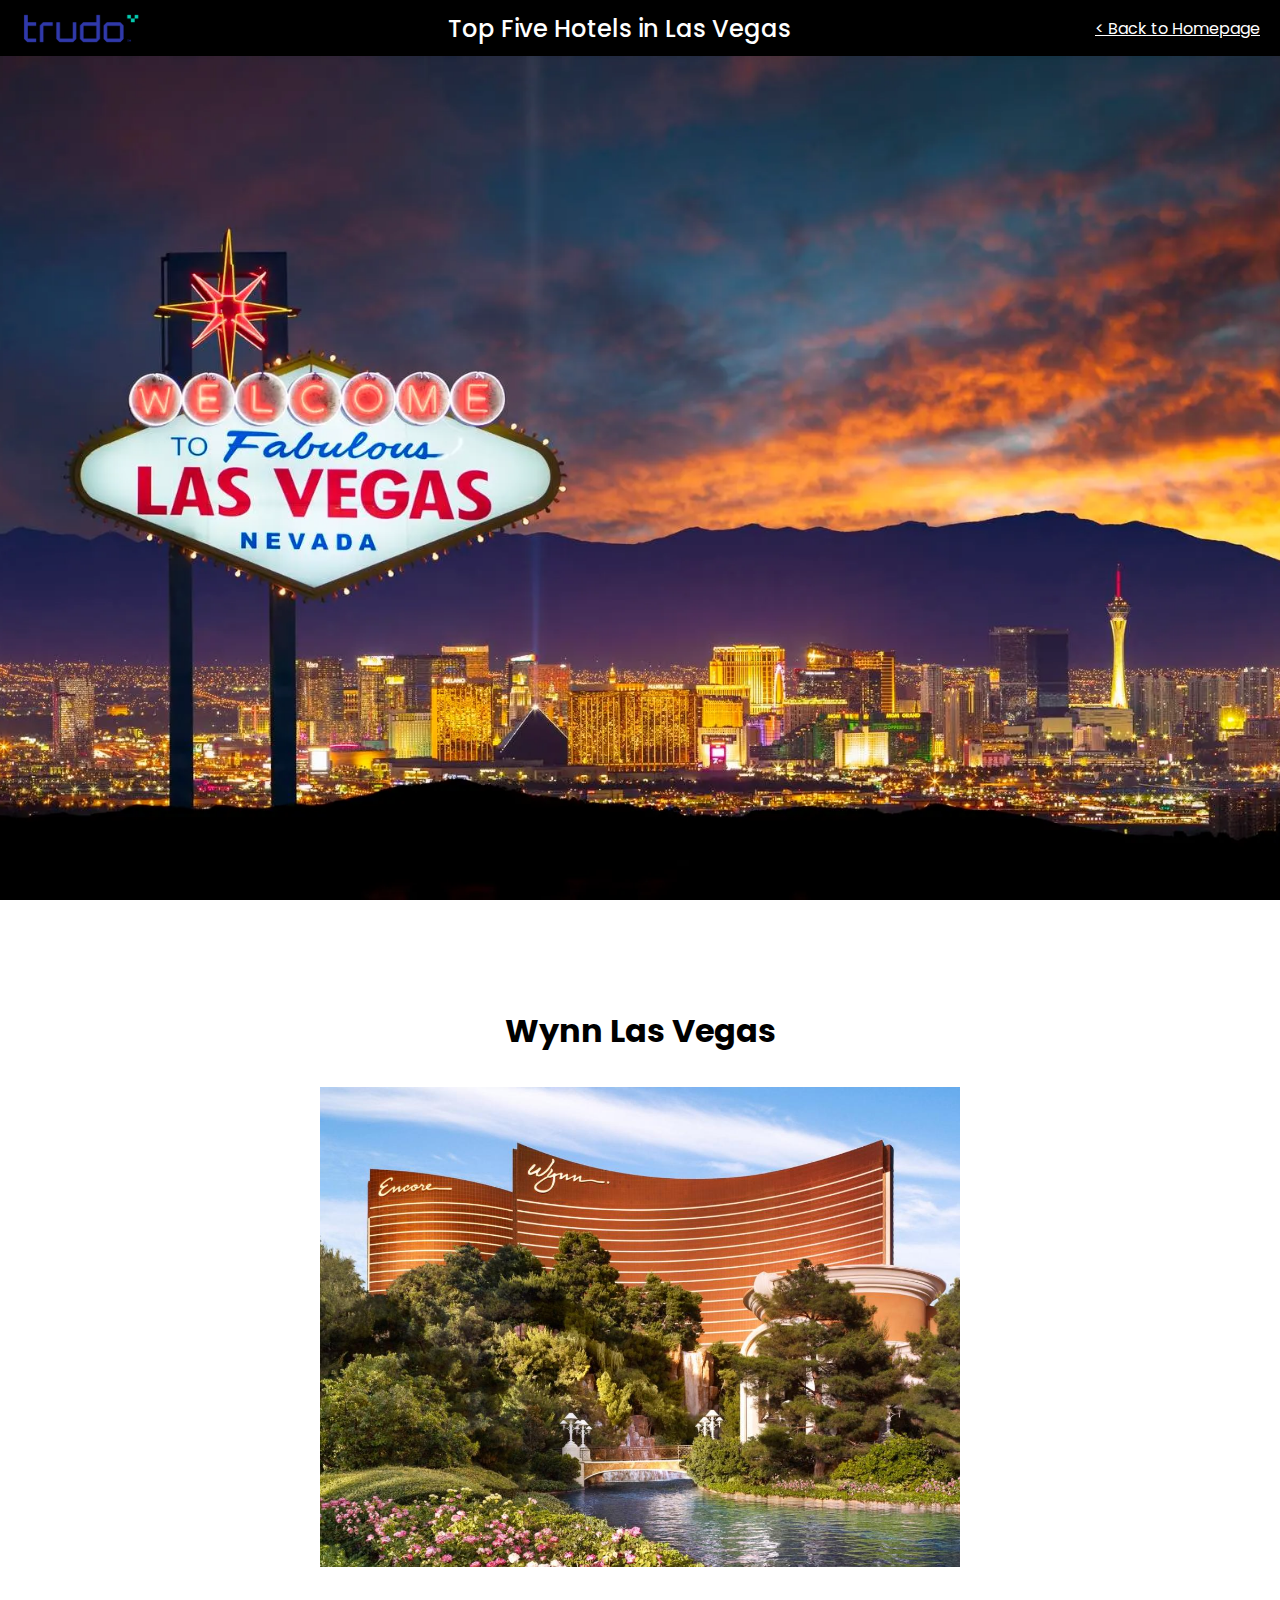
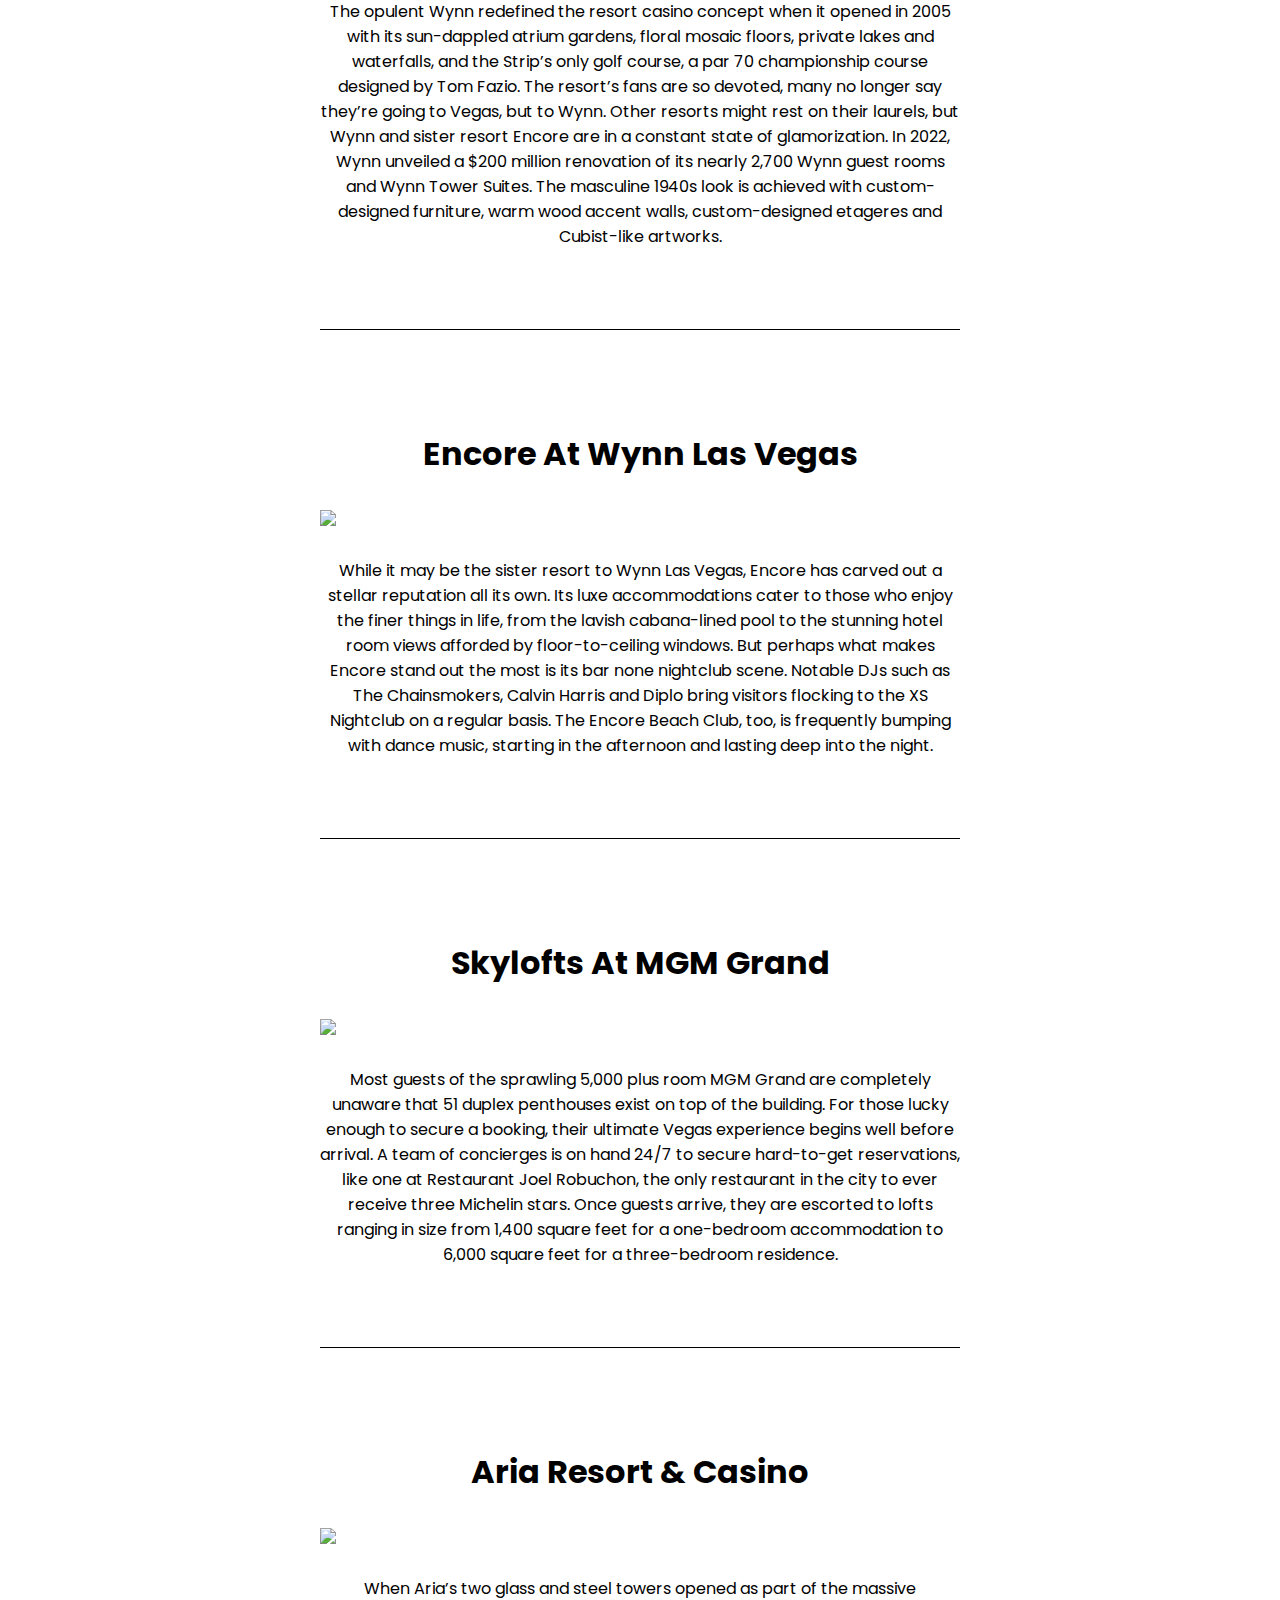
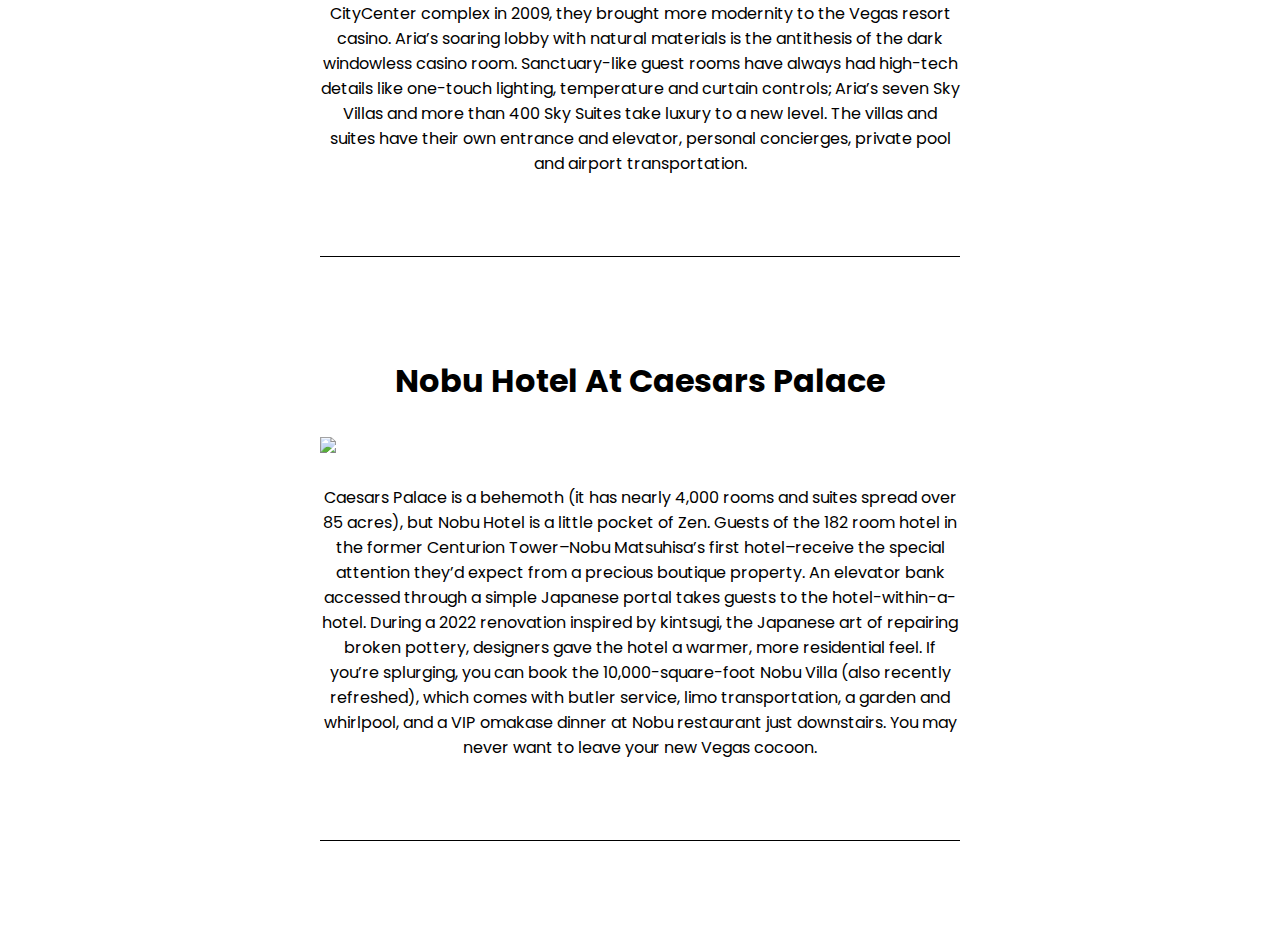
==== hotels/hotels.html @ 27f2d4fc "Jadoo Travel" ====
<!DOCTYPE html>
<html lang="en">
<head>
    <meta charset="UTF-8">
    <meta name="viewport" content="width=device-width, initial-scale=1.0">
    <title>Hotels</title>
    <link rel="stylesheet" href="hotels.css">
    <link rel="preconnect" href="https://fonts.googleapis.com">
    <link rel="preconnect" href="https://fonts.gstatic.com" crossorigin>
    <link href="https://fonts.googleapis.com/css2?family=Poppins:wght@100;500;900&display=swap" rel="stylesheet">
    <script src="hotels.js" defer></script>
</head>
<body>
    <div class="app">
        <header>
            <img src="../images/logo_trudo.svg">
            <h2>Top Five Hotels in Las Vegas</h2>
            <a href="../index.html">< Back to Homepage</a>
        </header>
        
        <div class="page1">
            <img src="../images/vegas.webp">
        </div>

        <div class="page2">
            <h1>title</h1>
            <img>
            <p>description</p>
        </div>

        <div class="page3">
            <h1>title</h1>
            <img>
            <p>description</p>
        </div>

        <div class="page4">
            <h1>title</h1>
            <img>
            <p>description</p>
        </div>

        <div class="page5">
            <h1>title</h1>
            <img>
            <p>description</p>
        </div>

        <div class="page6">
            <h1>title</h1>
            <img>
            <p>description</p>
        </div>
    </div>
</body>
</html>
---- hotels/hotels.css ----
* {
    padding: 0;
    margin: 0;
    box-sizing: border-box;
    font-family: poppins;
}

header {
    background-color: black;
    display: flex;
    justify-content: space-between;
    color: white;
    align-items: center;
    padding: 10px 20px;
    position: fixed;
    width: 100%;
}

header h2 {
    font-weight: 500;
}

header a {
    color: white;
}


/*page1*/

.page1 img {
    width: 100%;
    height: 100vh;
    object-fit: cover;
}


/*Hotels */


.page2, .page3, .page4, .page5, .page6 {
    margin: 100px 25%;
    display: flex;
    flex-direction: column;
    text-align: center;
    align-items: center;
    gap: 2rem;
    border-bottom: 1px solid black;
    padding-bottom: 80px;
}

.page2 img, .page3 img, .page4 img, .page5 img, .page6 img {
    width: 100%;
}


@media only screen and (max-width: 500px) {
    p {
        height: 200px;
        overflow-y: scroll;
    }
}
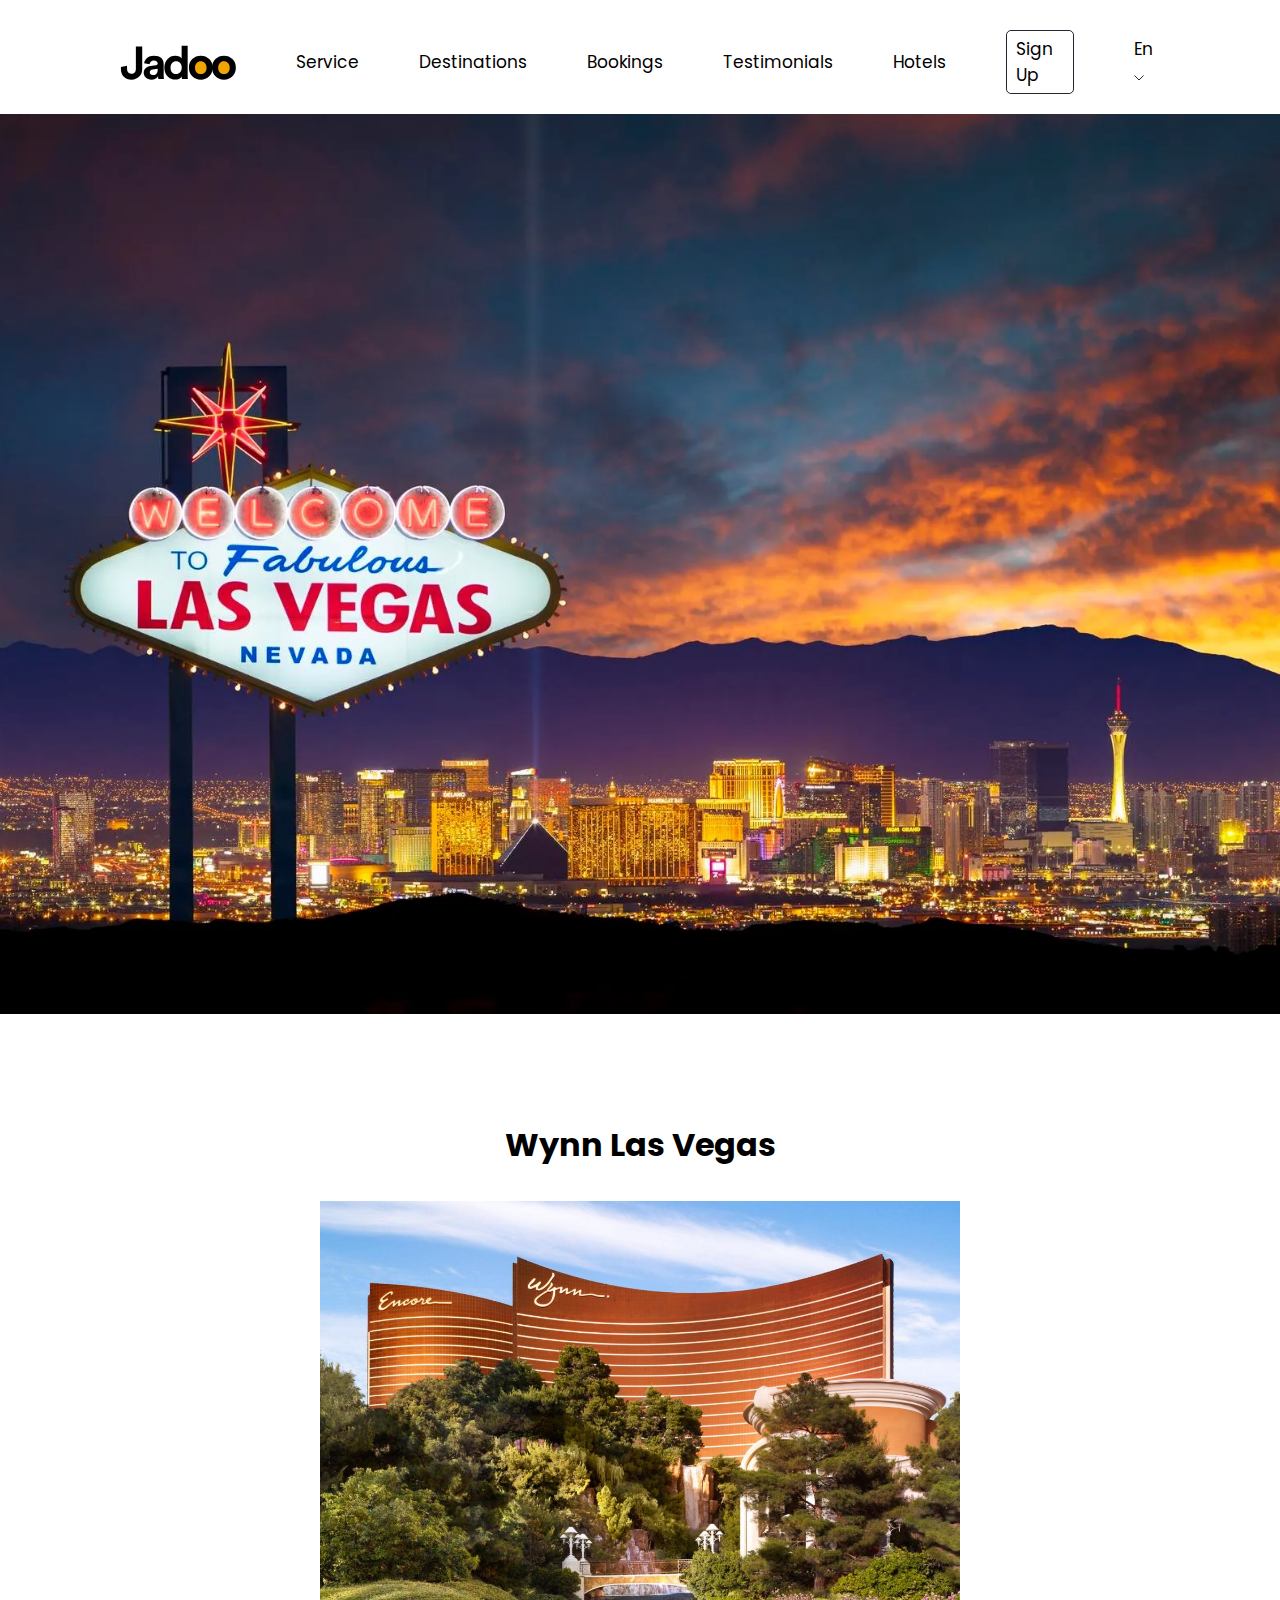
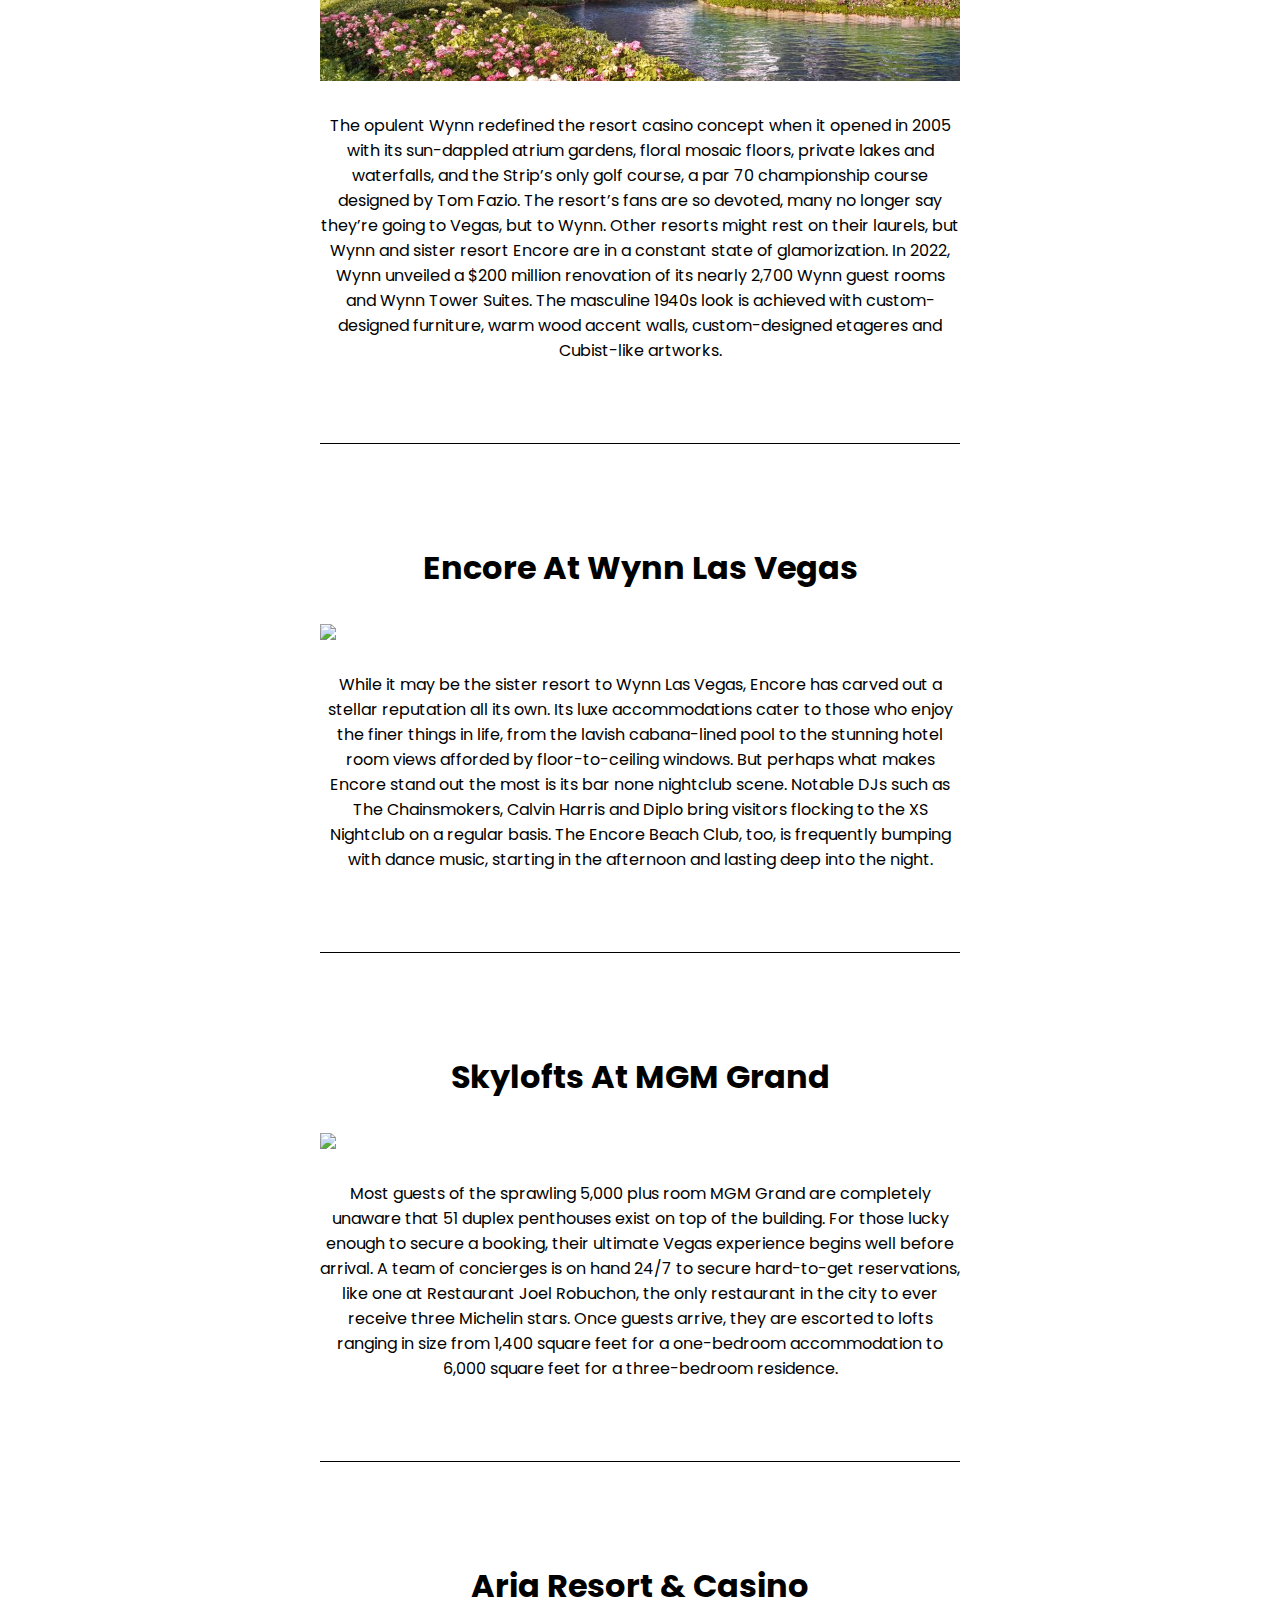
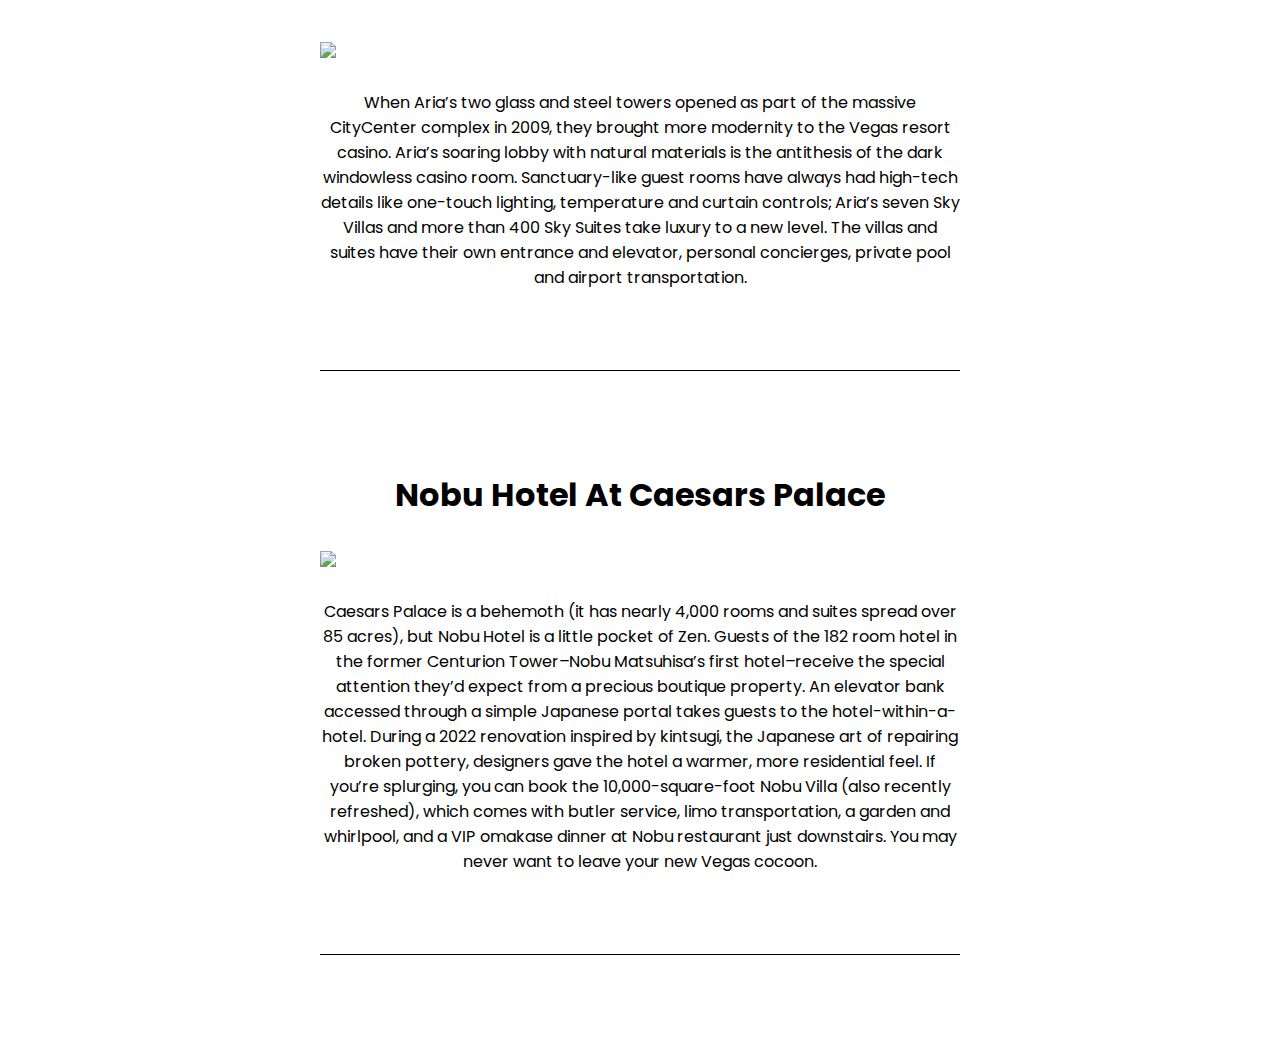
==== commit 4e034a73: "navbar update in the hotels tab" ====
--- a/hotels/hotels.html
+++ b/hotels/hotels.html
@@ -13,9 +13,16 @@
 <body>
     <div class="app">
         <header>
-            <img src="../images/logo_trudo.svg">
-            <h2>Top Five Hotels in Las Vegas</h2>
-            <a href="../index.html">< Back to Homepage</a>
+            <div class="navbar">
+                <img class="logoo" src="../images/Logo.svg">
+                <a href="#service">Service</a>
+                <a href="#destinations">Destinations</a>
+                <a href="#bookings">Bookings</a>
+                <a href="#testimonials">Testimonials</a>
+                <a href="#">Hotels</a>
+                <a href="#">Sign Up</a>
+                <a href="#">En <img src="../images/Vector 1.svg"></a>
+            </div>
         </header>
         
         <div class="page1">
--- a/hotels/hotels.css
+++ b/hotels/hotels.css
@@ -5,25 +5,38 @@
     font-family: poppins;
 }
 
-header {
-    background-color: black;
-    display: flex;
-    justify-content: space-between;
-    color: white;
+
+
+.navbar {
+    margin: 30px 120px 20px 120px ;
+    gap: 60px;
+    display: flex; 
     align-items: center;
-    padding: 10px 20px;
-    position: fixed;
-    width: 100%;
+    color: var(--1st, #212832);
+    font-family: Google Sans;
+    font-size: 17px;
+    font-style: normal;
+    font-weight: 400;
+    line-height: normal;
+    z-index: 999;
 }
 
-header h2 {
-    font-weight: 500;
+.navbar img {
+    margin-right: auto;
+    cursor: pointer;
 }
 
-header a {
-    color: white;
+.navbar a {
+    text-decoration: none;
+    color: black;
+    z-index: 9999;
 }
 
+.navbar :nth-last-child(2) {
+    border: 0.2px solid #212832;
+    padding: 5px 9px;
+    border-radius: 5px;
+}
 
 /*page1*/
 
